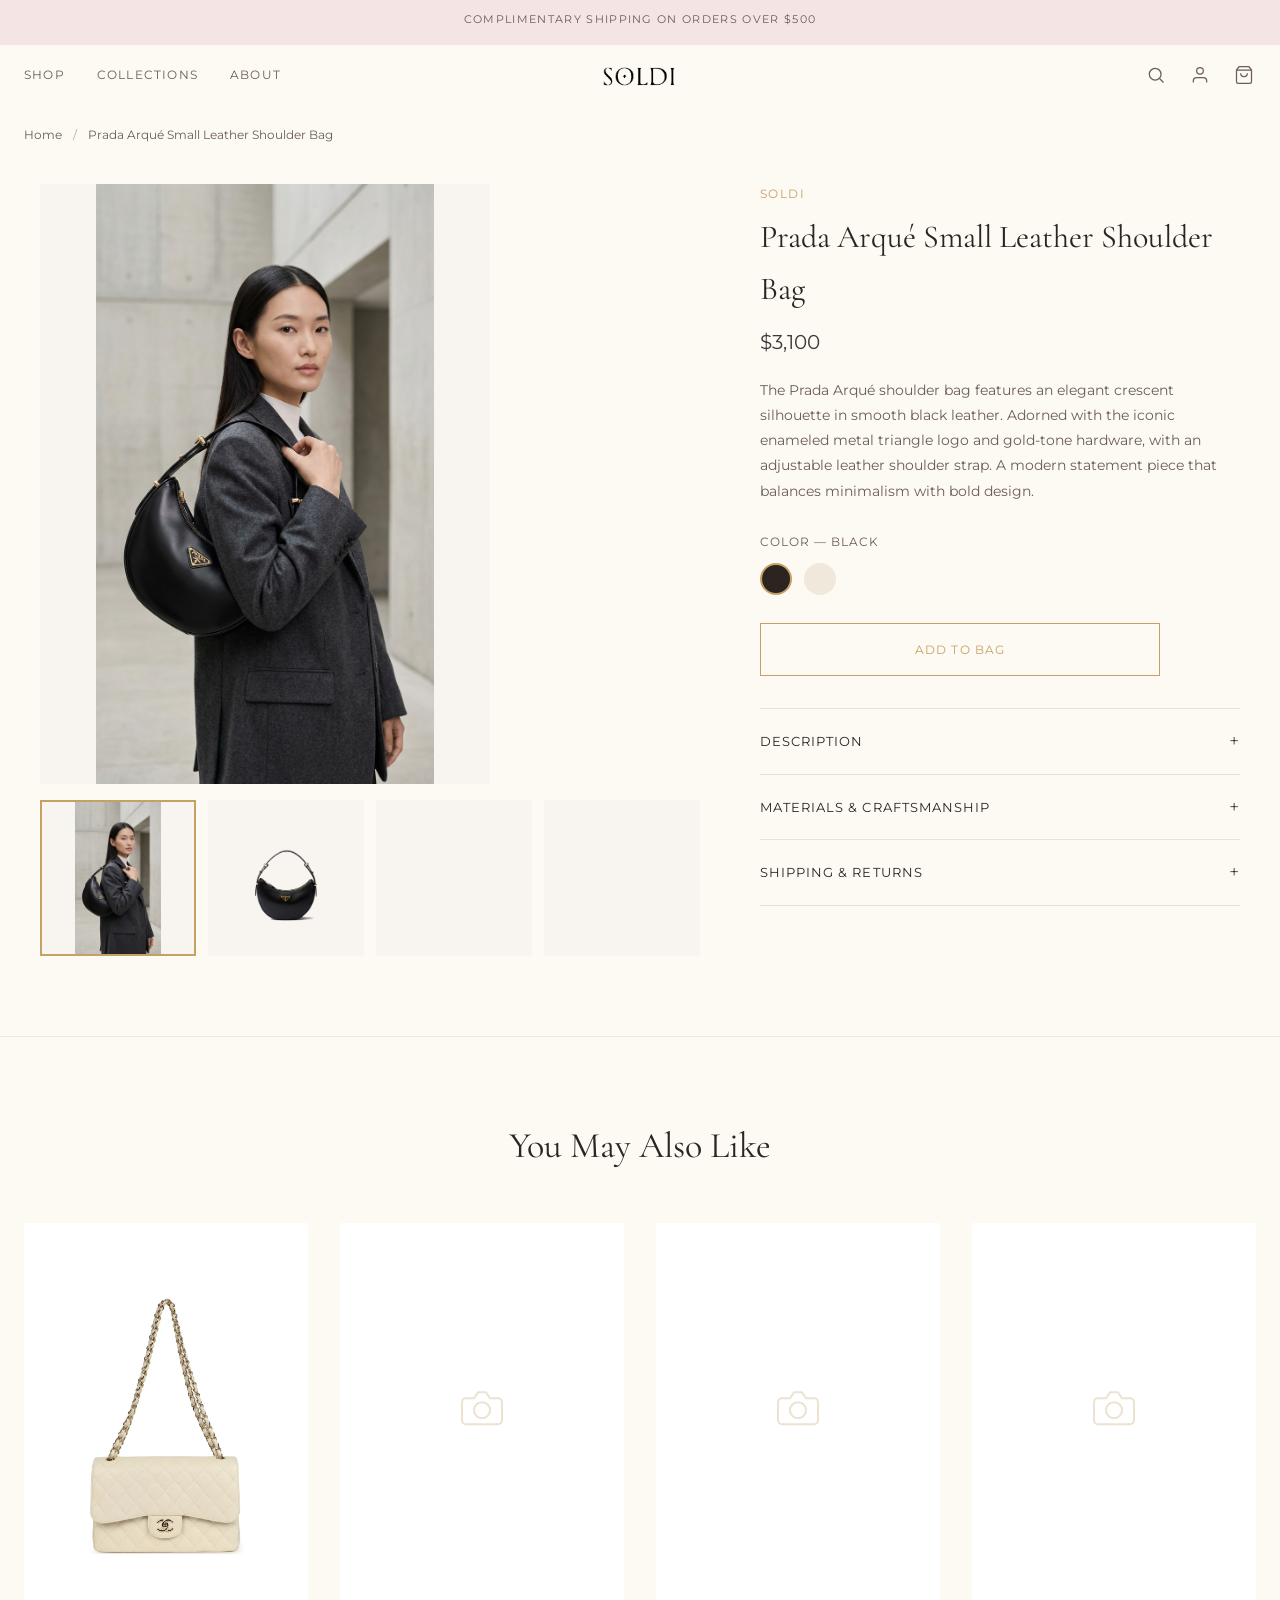
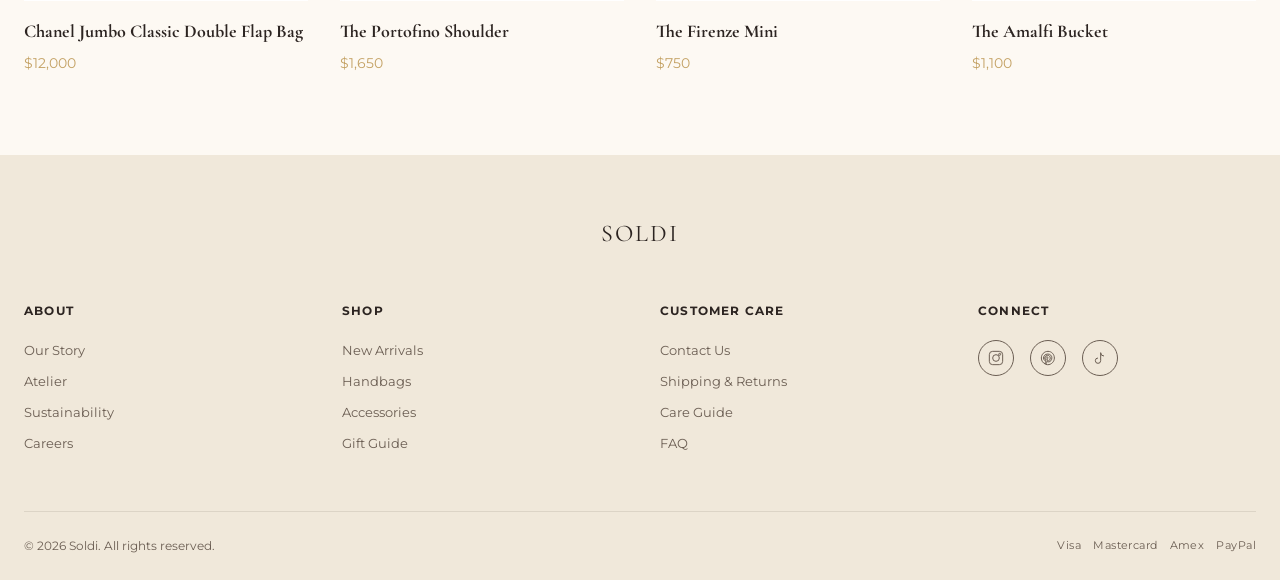
==== prada.html @ 7a1dac70 "Add Prada Arqué product page and improve mobile responsiveness - Add new Prada Arqué Small Leather S" ====
<!DOCTYPE html>
<html lang="en">
<head>
  <meta charset="UTF-8">
  <meta name="viewport" content="width=device-width, initial-scale=1.0">
  <title>Prada Arqué Small Leather Shoulder Bag — Soldi</title>
  <link rel="preconnect" href="https://fonts.googleapis.com">
  <link rel="preconnect" href="https://fonts.gstatic.com" crossorigin>
  <link href="https://fonts.googleapis.com/css2?family=Cormorant+Garamond:ital,wght@0,300;0,400;0,500;1,400&family=Montserrat:wght@300;400;500&display=swap" rel="stylesheet">
  <link rel="stylesheet" href="css/style.css">
</head>
<body>

  <!-- Announcement Bar -->
  <div class="announcement-bar">
    <p>Complimentary Shipping on Orders Over $500</p>
  </div>

  <!-- Header -->
  <header class="site-header scrolled">
    <div class="header-inner">
      <div class="hamburger" aria-label="Menu">
        <span></span>
        <span></span>
        <span></span>
      </div>
      <nav class="nav-left">
        <a href="index.html">Shop</a>
        <a href="#">Collections</a>
        <a href="#">About</a>
      </nav>
      <a href="index.html" class="logo">
        <img src="images/logo.png" alt="Soldi">
      </a>
      <div class="nav-right">
        <button class="icon-btn" aria-label="Search">
          <svg viewBox="0 0 24 24"><circle cx="11" cy="11" r="7"/><line x1="16.5" y1="16.5" x2="21" y2="21"/></svg>
        </button>
        <button class="icon-btn" aria-label="Account">
          <svg viewBox="0 0 24 24"><path d="M20 21v-2a4 4 0 00-4-4H8a4 4 0 00-4 4v2"/><circle cx="12" cy="7" r="4"/></svg>
        </button>
        <button class="icon-btn" aria-label="Cart">
          <svg viewBox="0 0 24 24"><path d="M6 2L3 6v14a2 2 0 002 2h14a2 2 0 002-2V6l-3-4zM3 6h18"/><path d="M16 10a4 4 0 01-8 0"/></svg>
        </button>
      </div>
    </div>
  </header>

  <!-- Mobile Drawer -->
  <div class="mobile-drawer">
    <a href="index.html">Shop</a>
    <a href="#">Collections</a>
    <a href="#">About</a>
  </div>

  <!-- Breadcrumb -->
  <div class="breadcrumb">
    <div class="container">
      <a href="index.html">Home</a>
      <span>/</span>
      Prada Arqué Small Leather Shoulder Bag
    </div>
  </div>

  <!-- Product Detail -->
  <section class="product-detail">
    <div class="container">
      <div class="product-detail-inner">

        <!-- Gallery -->
        <div class="product-gallery fade-in">
          <div class="gallery-main">
            <img src="images/prada-arque-model.png" alt="Prada Arqué Small Leather Shoulder Bag" class="gallery-main-img">
          </div>
          <div class="gallery-thumbs">
            <div class="gallery-thumb active" data-img="images/prada-arque-model.png"><img src="images/prada-arque-model.png" alt="Model view"></div>
            <div class="gallery-thumb" data-img="images/prada-arque.png"><img src="images/prada-arque.png" alt="Front view"></div>
            <div class="gallery-thumb"></div>
            <div class="gallery-thumb"></div>
          </div>
        </div>

        <!-- Product Info -->
        <div class="product-info fade-in">
          <p class="brand-label">Soldi</p>
          <h1 class="product-title">Prada Arqué Small Leather Shoulder Bag</h1>
          <p class="product-price">$3,100</p>
          <p class="product-desc">The Prada Arqué shoulder bag features an elegant crescent silhouette in smooth black leather. Adorned with the iconic enameled metal triangle logo and gold-tone hardware, with an adjustable leather shoulder strap. A modern statement piece that balances minimalism with bold design.</p>

          <!-- Color Selector -->
          <div class="color-selector">
            <p class="color-selector-label">Color — Black</p>
            <div class="color-swatches">
              <div class="swatch swatch-black active"></div>
              <div class="swatch swatch-cream"></div>
            </div>
          </div>

          <!-- Add to Bag -->
          <button class="btn btn-full">Add to Bag</button>

          <!-- Accordions -->
          <div class="accordion-item">
            <div class="accordion-header">
              <span>Description</span>
              <span class="accordion-icon">+</span>
            </div>
            <div class="accordion-content">
              <div class="accordion-content-inner">
                <p>The Arqué small shoulder bag is defined by its crescent moon silhouette, a modern reinterpretation of the hobo bag. Crafted from smooth calf leather with a zip closure and lined interior. Dimensions: 22.5cm W × 18.5cm H × 6.5cm D.</p>
              </div>
            </div>
          </div>

          <div class="accordion-item">
            <div class="accordion-header">
              <span>Materials & Craftsmanship</span>
              <span class="accordion-icon">+</span>
            </div>
            <div class="accordion-content">
              <div class="accordion-content-inner">
                <p>Smooth calf leather exterior. Metal logo lettering with enamel triangle. Gold-tone hardware throughout. Nappa leather lining. Made in Italy. Comes with dust bag and authenticity card.</p>
              </div>
            </div>
          </div>

          <div class="accordion-item">
            <div class="accordion-header">
              <span>Shipping & Returns</span>
              <span class="accordion-icon">+</span>
            </div>
            <div class="accordion-content">
              <div class="accordion-content-inner">
                <p>Complimentary ground shipping on orders over $500. Express shipping available at checkout. We offer a 14-day return policy for unused items in original packaging. For details, visit our Customer Care page.</p>
              </div>
            </div>
          </div>

        </div>
      </div>
    </div>
  </section>

  <!-- You May Also Like -->
  <section class="also-like">
    <div class="container fade-in">
      <h2 class="section-heading">You May Also Like</h2>
      <div class="product-grid">

        <a href="product.html" class="product-card">
          <div class="product-card-image">
            <img src="images/chanel-chain.webp" alt="Chanel Jumbo Classic Double Flap Bag">
          </div>
          <h3 class="product-card-name">Chanel Jumbo Classic Double Flap Bag</h3>
          <p class="product-card-price">$12,000</p>
        </a>

        <a href="product.html" class="product-card">
          <div class="product-card-image">
            <div class="placeholder-icon"><svg viewBox="0 0 24 24"><path d="M20 7h-4l-2-3H10L8 7H4a2 2 0 00-2 2v9a2 2 0 002 2h16a2 2 0 002-2V9a2 2 0 00-2-2z"/><circle cx="12" cy="13" r="4"/></svg></div>
          </div>
          <h3 class="product-card-name">The Portofino Shoulder</h3>
          <p class="product-card-price">$1,650</p>
        </a>

        <a href="product.html" class="product-card">
          <div class="product-card-image">
            <div class="placeholder-icon"><svg viewBox="0 0 24 24"><path d="M20 7h-4l-2-3H10L8 7H4a2 2 0 00-2 2v9a2 2 0 002 2h16a2 2 0 002-2V9a2 2 0 00-2-2z"/><circle cx="12" cy="13" r="4"/></svg></div>
          </div>
          <h3 class="product-card-name">The Firenze Mini</h3>
          <p class="product-card-price">$750</p>
        </a>

        <a href="product.html" class="product-card">
          <div class="product-card-image">
            <div class="placeholder-icon"><svg viewBox="0 0 24 24"><path d="M20 7h-4l-2-3H10L8 7H4a2 2 0 00-2 2v9a2 2 0 002 2h16a2 2 0 002-2V9a2 2 0 00-2-2z"/><circle cx="12" cy="13" r="4"/></svg></div>
          </div>
          <h3 class="product-card-name">The Amalfi Bucket</h3>
          <p class="product-card-price">$1,100</p>
        </a>

      </div>
    </div>
  </section>

  <!-- Footer -->
  <footer class="site-footer">
    <div class="container">
      <div class="footer-logo">
        <span class="logo-text">SOLDI</span>
      </div>
      <div class="footer-grid">
        <div class="footer-col">
          <h4>About</h4>
          <a href="#">Our Story</a>
          <a href="#">Atelier</a>
          <a href="#">Sustainability</a>
          <a href="#">Careers</a>
        </div>
        <div class="footer-col">
          <h4>Shop</h4>
          <a href="#">New Arrivals</a>
          <a href="#">Handbags</a>
          <a href="#">Accessories</a>
          <a href="#">Gift Guide</a>
        </div>
        <div class="footer-col">
          <h4>Customer Care</h4>
          <a href="#">Contact Us</a>
          <a href="#">Shipping & Returns</a>
          <a href="#">Care Guide</a>
          <a href="#">FAQ</a>
        </div>
        <div class="footer-col">
          <h4>Connect</h4>
          <div class="social-links">
            <a href="#" aria-label="Instagram">
              <svg viewBox="0 0 24 24"><rect x="2" y="2" width="20" height="20" rx="5"/><circle cx="12" cy="12" r="5"/><circle cx="17.5" cy="6.5" r="1.5"/></svg>
            </a>
            <a href="#" aria-label="Pinterest">
              <svg viewBox="0 0 24 24"><path d="M12 2C6.48 2 2 6.48 2 12c0 4.08 2.46 7.58 5.97 9.12-.08-.72-.16-1.83.03-2.62.17-.71 1.12-4.75 1.12-4.75s-.29-.57-.29-1.41c0-1.32.77-2.31 1.72-2.31.81 0 1.2.61 1.2 1.34 0 .82-.52 2.04-.79 3.17-.22.95.47 1.72 1.41 1.72 1.69 0 2.99-1.78 2.99-4.36 0-2.28-1.64-3.87-3.98-3.87-2.71 0-4.3 2.03-4.3 4.13 0 .82.31 1.69.71 2.17.08.09.09.18.07.27-.07.3-.24.95-.27 1.08-.04.18-.14.22-.33.13-1.23-.57-2-2.37-2-3.81 0-3.1 2.25-5.95 6.49-5.95 3.41 0 6.06 2.43 6.06 5.67 0 3.39-2.14 6.11-5.1 6.11-1 0-1.93-.52-2.25-1.13l-.61 2.34c-.22.86-.82 1.93-1.22 2.59.92.28 1.9.44 2.91.44 5.52 0 10-4.48 10-10S17.52 2 12 2z"/></svg>
            </a>
            <a href="#" aria-label="TikTok">
              <svg viewBox="0 0 24 24"><path d="M9 12a4 4 0 104 4V4a5 5 0 005 5"/></svg>
            </a>
          </div>
        </div>
      </div>
      <div class="sub-footer">
        <p>&copy; 2026 Soldi. All rights reserved.</p>
        <div class="payment-icons">
          <span>Visa</span>
          <span>Mastercard</span>
          <span>Amex</span>
          <span>PayPal</span>
        </div>
      </div>
    </div>
  </footer>

  <script src="js/main.js"></script>
</body>
</html>
---- css/style.css ----
/* ===========================
   SOLDI — Luxury Handbag Brand
   =========================== */

/* --- Custom Properties --- */
:root {
  --bg: #FDF9F3;
  --text: #3A3A3A;
  --heading: #2C2421;
  --accent-gold: #C4A265;
  --accent-pink: #E8C4C4;
  --btn-bg: #C4A265;
  --btn-hover: #A8873F;
  --footer-bg: #F0E8DA;
  --nav-text: #6B5E53;

  --font-heading: 'Cormorant Garamond', serif;
  --font-body: 'Montserrat', sans-serif;

  --max-width: 1400px;
  --section-pad: 80px;
  --transition: 0.3s ease;
}

/* --- Reset --- */
*, *::before, *::after {
  margin: 0;
  padding: 0;
  box-sizing: border-box;
}

html {
  scroll-behavior: smooth;
}

body {
  font-family: var(--font-body);
  color: var(--text);
  background: var(--bg);
  line-height: 1.6;
  -webkit-font-smoothing: antialiased;
}

a {
  text-decoration: none;
  color: inherit;
}

ul {
  list-style: none;
}

img {
  max-width: 100%;
  display: block;
}

button, input {
  font-family: inherit;
  border: none;
  outline: none;
  background: none;
}

/* --- Utility --- */
.container {
  max-width: var(--max-width);
  margin: 0 auto;
  padding: 0 24px;
}

.fade-in {
  opacity: 0;
  transform: translateY(24px);
  transition: opacity 0.7s ease, transform 0.7s ease;
}

.fade-in.visible {
  opacity: 1;
  transform: translateY(0);
}

/* --- Announcement Bar --- */
.announcement-bar {
  background: #F5E4E4;
  text-align: center;
  padding: 14px 16px 20px;
}

.announcement-bar p {
  font-family: var(--font-body);
  font-size: 11px;
  text-transform: uppercase;
  letter-spacing: 0.12em;
  color: var(--nav-text);
  line-height: 1;
}

/* --- Header --- */
.site-header {
  position: sticky;
  top: 0;
  z-index: 1000;
  transition: background var(--transition), box-shadow var(--transition);
}

.site-header.transparent {
  background: transparent;
}

.site-header.scrolled {
  background: var(--bg);
  box-shadow: 0 1px 8px rgba(0,0,0,0.06);
}

.header-inner {
  display: flex;
  align-items: center;
  justify-content: space-between;
  padding: 18px 24px;
  max-width: var(--max-width);
  margin: 0 auto;
}

.nav-left {
  display: flex;
  gap: 32px;
}

.nav-left a {
  font-size: 12px;
  text-transform: uppercase;
  letter-spacing: 0.1em;
  color: var(--nav-text);
  transition: color var(--transition);
}

.nav-left a:hover {
  color: var(--accent-gold);
}

.logo {
  position: absolute;
  left: 50%;
  transform: translateX(-50%);
}

.logo img {
  height: 28px;
}

.logo-text {
  font-family: var(--font-heading);
  font-size: 28px;
  font-weight: 400;
  color: var(--heading);
  letter-spacing: 0.08em;
}

.nav-right {
  display: flex;
  gap: 20px;
  align-items: center;
}

.nav-right button {
  cursor: pointer;
  color: var(--nav-text);
  transition: color var(--transition);
}

.nav-right button:hover {
  color: var(--accent-gold);
}

.icon-btn {
  display: flex;
  align-items: center;
  justify-content: center;
  width: 24px;
  height: 24px;
}

.icon-btn svg {
  width: 20px;
  height: 20px;
  stroke: currentColor;
  fill: none;
  stroke-width: 1.5;
}

/* Hamburger */
.hamburger {
  display: none;
  cursor: pointer;
  flex-direction: column;
  gap: 5px;
}

.hamburger span {
  display: block;
  width: 22px;
  height: 1.5px;
  background: var(--heading);
  transition: transform var(--transition), opacity var(--transition);
}

.hamburger.active span:nth-child(1) {
  transform: rotate(45deg) translate(4px, 4px);
}

.hamburger.active span:nth-child(2) {
  opacity: 0;
}

.hamburger.active span:nth-child(3) {
  transform: rotate(-45deg) translate(5px, -5px);
}

/* Mobile Drawer */
.mobile-drawer {
  position: fixed;
  top: 0;
  left: 0;
  width: 100%;
  height: 100%;
  background: var(--bg);
  z-index: 999;
  display: flex;
  flex-direction: column;
  align-items: center;
  justify-content: center;
  gap: 36px;
  transform: translateX(-100%);
  transition: transform 0.4s ease;
}

.mobile-drawer.open {
  transform: translateX(0);
}

.mobile-drawer a {
  font-size: 16px;
  text-transform: uppercase;
  letter-spacing: 0.12em;
  color: var(--nav-text);
  transition: color var(--transition);
}

.mobile-drawer a:hover {
  color: var(--accent-gold);
}

/* --- Hero --- */
.hero {
  height: 100vh;
  display: flex;
  align-items: center;
  justify-content: center;
  padding-bottom: 14vh;
  text-align: center;
  background: url('../images/hero-bg.png') 60% bottom / 150% auto no-repeat;
  background-color: var(--bg);
  position: relative;
}

.hero::before {
  content: '';
  position: absolute;
  inset: 0;
  background: rgba(253, 249, 243, 0.7);
}

.hero .btn {
  background: var(--accent-gold);
  color: #fff;
  border-color: var(--accent-gold);
}

.hero .btn:hover {
  background: var(--btn-hover);
  border-color: var(--btn-hover);
}

.hero-content {
  position: relative;
  z-index: 1;
  opacity: 0;
  transform: translateY(30px);
  animation: heroFadeIn 1.2s ease 0.3s forwards;
}

@keyframes heroFadeIn {
  to {
    opacity: 1;
    transform: translateY(0);
  }
}

.hero-sub {
  font-family: var(--font-body);
  font-size: 12px;
  font-weight: 500;
  text-transform: uppercase;
  letter-spacing: 0.2em;
  color: var(--heading);
  margin-bottom: 20px;
}

.hero-title {
  font-family: var(--font-heading);
  font-size: 64px;
  font-weight: 400;
  color: var(--heading);
  line-height: 1.3;
  margin-bottom: 40px;
}

.btn {
  display: inline-block;
  padding: 18px 48px;
  background: transparent;
  color: var(--accent-gold);
  font-family: var(--font-body);
  font-size: 12px;
  text-transform: uppercase;
  letter-spacing: 0.1em;
  border: 1px solid var(--accent-gold);
  border-radius: 0;
  cursor: pointer;
  transition: background var(--transition), color var(--transition);
}

.btn:hover {
  background: var(--accent-gold);
  color: #fff;
}

/* --- Product Grid --- */
.product-grid-section {
  padding: var(--section-pad) 0;
}

.section-heading {
  font-family: var(--font-heading);
  font-size: 36px;
  font-weight: 400;
  color: var(--heading);
  text-align: center;
  margin-bottom: 48px;
}

.product-grid {
  display: grid;
  grid-template-columns: repeat(3, 1fr);
  gap: 32px;
}

.product-card {
  display: block;
  transition: transform var(--transition), box-shadow var(--transition);
}

.product-card:hover {
  opacity: 0.85;
}

.product-card-image {
  aspect-ratio: 3/4;
  background: #fff;
  margin-bottom: 16px;
  overflow: hidden;
  position: relative;
}

.product-card-image img {
  width: 100%;
  height: 100%;
  object-fit: contain;
  object-position: center;
}

.product-card-image .placeholder-icon {
  position: absolute;
  top: 50%;
  left: 50%;
  transform: translate(-50%, -50%);
  color: var(--accent-gold);
  opacity: 0.3;
}

.product-card-image .placeholder-icon svg {
  width: 48px;
  height: 48px;
  stroke: currentColor;
  fill: none;
  stroke-width: 1;
}

.product-card-name {
  font-family: var(--font-heading);
  font-size: 18px;
  color: var(--heading);
  margin-bottom: 6px;
}

.product-card-price {
  font-family: var(--font-body);
  font-size: 14px;
  color: var(--accent-gold);
}

/* --- Brand Story --- */
.brand-story {
  background: var(--accent-pink);
  padding: var(--section-pad) 0;
}

.brand-story-inner {
  display: grid;
  grid-template-columns: 1fr 1fr;
  gap: 60px;
  align-items: center;
}

.brand-story-image {
  aspect-ratio: 4/5;
  background: linear-gradient(135deg, #ddb8b8, #f3ebe0);
  position: relative;
}

.brand-story-image .placeholder-icon {
  position: absolute;
  top: 50%;
  left: 50%;
  transform: translate(-50%, -50%);
  color: #fff;
  opacity: 0.4;
}

.brand-story-image .placeholder-icon svg {
  width: 64px;
  height: 64px;
  stroke: currentColor;
  fill: none;
  stroke-width: 1;
}

.brand-story-text h2 {
  font-family: var(--font-heading);
  font-size: 36px;
  font-weight: 400;
  color: var(--heading);
  margin-bottom: 20px;
}

.brand-story-text p {
  font-size: 15px;
  color: var(--text);
  line-height: 1.8;
  margin-bottom: 24px;
}

.text-link {
  font-size: 13px;
  text-transform: uppercase;
  letter-spacing: 0.08em;
  color: var(--accent-gold);
  border-bottom: 1px solid var(--accent-gold);
  padding-bottom: 2px;
  transition: color var(--transition), border-color var(--transition);
}

.text-link:hover {
  color: var(--btn-hover);
  border-color: var(--btn-hover);
}

/* --- Newsletter --- */
.newsletter {
  padding: var(--section-pad) 0;
  text-align: center;
}

.newsletter h2 {
  font-family: var(--font-heading);
  font-size: 36px;
  font-weight: 400;
  color: var(--heading);
  margin-bottom: 12px;
}

.newsletter p {
  font-size: 14px;
  color: var(--nav-text);
  margin-bottom: 32px;
}

.newsletter-form {
  display: flex;
  justify-content: center;
  gap: 0;
  max-width: 500px;
  margin: 0 auto;
}

.newsletter-form input {
  flex: 1;
  padding: 14px 18px;
  border: 1px solid var(--accent-gold);
  border-radius: 0;
  font-size: 13px;
  color: var(--text);
  background: transparent;
}

.newsletter-form input::placeholder {
  color: var(--nav-text);
  text-transform: uppercase;
  letter-spacing: 0.06em;
  font-size: 11px;
}

.newsletter-form .btn {
  padding: 14px 32px;
}

/* --- Footer --- */
.site-footer {
  background: var(--footer-bg);
  padding: 60px 0 0;
}

.footer-logo {
  text-align: center;
  margin-bottom: 48px;
}

.footer-logo .logo-text {
  font-size: 24px;
}

.footer-grid {
  display: grid;
  grid-template-columns: repeat(4, 1fr);
  gap: 40px;
  margin-bottom: 48px;
}

.footer-col h4 {
  font-family: var(--font-body);
  font-size: 12px;
  text-transform: uppercase;
  letter-spacing: 0.1em;
  color: var(--heading);
  margin-bottom: 20px;
}

.footer-col a,
.footer-col p {
  display: block;
  font-size: 13px;
  color: var(--nav-text);
  margin-bottom: 10px;
  transition: color var(--transition);
}

.footer-col a:hover {
  color: var(--accent-gold);
}

.social-links {
  display: flex;
  gap: 16px;
}

.social-links a {
  display: flex;
  align-items: center;
  justify-content: center;
  width: 36px;
  height: 36px;
  border: 1px solid var(--nav-text);
  border-radius: 50%;
  transition: border-color var(--transition), color var(--transition);
}

.social-links a:hover {
  border-color: var(--accent-gold);
  color: var(--accent-gold);
}

.social-links svg {
  width: 16px;
  height: 16px;
  stroke: currentColor;
  fill: none;
  stroke-width: 1.5;
}

.sub-footer {
  border-top: 1px solid rgba(107,94,83,0.15);
  padding: 24px 0;
  display: flex;
  justify-content: space-between;
  align-items: center;
  font-size: 12px;
  color: var(--nav-text);
}

.payment-icons {
  display: flex;
  gap: 12px;
  align-items: center;
  font-size: 11px;
  color: var(--nav-text);
  letter-spacing: 0.04em;
}

/* ============================
   Product Detail Page
   ============================ */

/* --- Breadcrumb --- */
.breadcrumb {
  padding: 20px 0;
  font-size: 12px;
  color: var(--nav-text);
}

.breadcrumb a {
  transition: color var(--transition);
}

.breadcrumb a:hover {
  color: var(--accent-gold);
}

.breadcrumb span {
  margin: 0 8px;
  opacity: 0.5;
}

/* --- Product Detail --- */
.product-detail {
  padding: 20px 0 var(--section-pad);
}

.product-detail-inner {
  display: grid;
  grid-template-columns: 55% 1fr;
  gap: 60px;
  align-items: start;
  max-width: 1200px;
  margin: 0 auto;
  overflow: hidden;
}

.gallery-main {
  aspect-ratio: 3/4;
  background: #f8f4ef;
  margin-bottom: 16px;
  position: relative;
  overflow: hidden;
  max-height: 600px;
}

.gallery-main img {
  width: 100%;
  height: 100%;
  object-fit: contain;
}

.gallery-main .placeholder-icon {
  position: absolute;
  top: 50%;
  left: 50%;
  transform: translate(-50%, -50%);
  color: var(--accent-gold);
  opacity: 0.3;
}

.gallery-main .placeholder-icon svg {
  width: 64px;
  height: 64px;
  stroke: currentColor;
  fill: none;
  stroke-width: 1;
}

.gallery-thumbs {
  display: grid;
  grid-template-columns: repeat(4, 1fr);
  gap: 12px;
}

.gallery-thumb {
  aspect-ratio: 1/1;
  background: #f8f4ef;
  cursor: pointer;
  border: 2px solid transparent;
  transition: border-color var(--transition);
  overflow: hidden;
}

.gallery-thumb img {
  width: 100%;
  height: 100%;
  object-fit: contain;
}

.gallery-thumb.active,
.gallery-thumb:hover {
  border-color: var(--accent-gold);
}

/* Product Info */
.product-info .brand-label {
  font-size: 12px;
  text-transform: uppercase;
  letter-spacing: 0.12em;
  color: var(--accent-gold);
  margin-bottom: 8px;
}

.product-info .product-title {
  font-family: var(--font-heading);
  font-size: 32px;
  font-weight: 400;
  color: var(--heading);
  margin-bottom: 12px;
  word-wrap: break-word;
}

.product-info .product-price {
  font-size: 20px;
  color: var(--text);
  margin-bottom: 20px;
}

.product-info .product-desc {
  font-size: 14px;
  line-height: 1.8;
  color: var(--nav-text);
  margin-bottom: 28px;
}

/* Color Selector */
.color-selector {
  margin-bottom: 28px;
}

.color-selector-label {
  font-size: 12px;
  text-transform: uppercase;
  letter-spacing: 0.08em;
  color: var(--nav-text);
  margin-bottom: 12px;
}

.color-swatches {
  display: flex;
  gap: 12px;
}

.swatch {
  width: 32px;
  height: 32px;
  border-radius: 50%;
  border: 2px solid transparent;
  cursor: pointer;
  transition: border-color var(--transition);
  position: relative;
}

.swatch.active {
  border-color: var(--accent-gold);
}

.swatch::after {
  content: '';
  position: absolute;
  inset: 3px;
  border-radius: 50%;
  background: inherit;
}

.swatch-black { background: #2C2421; }
.swatch-cream { background: #F0E8DA; }
.swatch-pink { background: var(--accent-pink); }
.swatch-gold { background: var(--accent-gold); }

.btn-full {
  display: block;
  width: 100%;
  max-width: 400px;
  text-align: center;
  margin-bottom: 32px;
}

/* Accordion */
.accordion-item {
  border-top: 1px solid rgba(107,94,83,0.15);
}

.accordion-item:last-child {
  border-bottom: 1px solid rgba(107,94,83,0.15);
}

.accordion-header {
  display: flex;
  justify-content: space-between;
  align-items: center;
  padding: 18px 0;
  cursor: pointer;
  font-size: 13px;
  text-transform: uppercase;
  letter-spacing: 0.08em;
  color: var(--heading);
  transition: color var(--transition);
}

.accordion-header:hover {
  color: var(--accent-gold);
}

.accordion-icon {
  font-size: 18px;
  font-weight: 300;
  transition: transform var(--transition);
}

.accordion-item.open .accordion-icon {
  transform: rotate(45deg);
}

.accordion-content {
  max-height: 0;
  overflow: hidden;
  transition: max-height 0.4s ease;
}

.accordion-content-inner {
  padding: 0 0 20px;
  font-size: 14px;
  line-height: 1.8;
  color: var(--nav-text);
}

/* --- You May Also Like --- */
.also-like {
  padding: var(--section-pad) 0;
  border-top: 1px solid rgba(107,94,83,0.1);
}

.also-like .product-grid {
  grid-template-columns: repeat(4, 1fr);
}

/* ============================
   Responsive
   ============================ */

@media (max-width: 1024px) {
  .hero-title {
    font-size: 48px;
  }

  .product-grid {
    grid-template-columns: repeat(2, 1fr);
  }

  .also-like .product-grid {
    grid-template-columns: repeat(2, 1fr);
  }

  .brand-story-inner {
    gap: 40px;
  }

  .product-detail-inner {
    grid-template-columns: 1fr 1fr;
    gap: 40px;
  }

  .footer-grid {
    grid-template-columns: repeat(2, 1fr);
  }
}

@media (max-width: 768px) {
  :root {
    --section-pad: 60px;
  }

  .nav-left {
    display: none;
  }

  .hamburger {
    display: flex;
  }

  .hero {
    height: 60vh;
    background-size: cover !important;
    background-position: center center !important;
    padding-bottom: 0;
  }

  .hero-title {
    font-size: 38px;
    padding: 0 16px;
  }

  .hero-sub {
    font-size: 11px;
  }

  .announcement-bar {
    padding: 10px 16px 12px;
  }

  .section-heading {
    font-size: 24px;
    font-weight: 300;
    margin-bottom: 28px;
  }

  .product-grid {
    grid-template-columns: repeat(2, 1fr);
    gap: 16px;
  }

  .desktop-only {
    display: none;
  }

  .brand-story-inner {
    grid-template-columns: 1fr;
    gap: 32px;
  }

  .brand-story-text {
    text-align: center;
  }

  .newsletter-form {
    flex-direction: column;
    gap: 12px;
  }

  .newsletter-form .btn {
    width: 100%;
  }

  .product-detail-inner {
    grid-template-columns: 1fr;
    gap: 24px;
  }

  .gallery-main {
    aspect-ratio: 1/1;
    background: #fff;
    max-height: none;
  }

  .gallery-main img {
    object-fit: cover;
  }

  .gallery-thumbs {
    gap: 8px;
  }

  .also-like .product-grid {
    grid-template-columns: repeat(2, 1fr);
    gap: 12px;
  }

  .footer-grid {
    grid-template-columns: 1fr 1fr;
    gap: 32px;
  }

  .sub-footer {
    flex-direction: column;
    gap: 12px;
    text-align: center;
  }
}

@media (max-width: 480px) {
  .also-like .product-grid {
    grid-template-columns: repeat(2, 1fr);
    gap: 12px;
  }

  .footer-grid {
    grid-template-columns: 1fr;
    gap: 28px;
  }
}
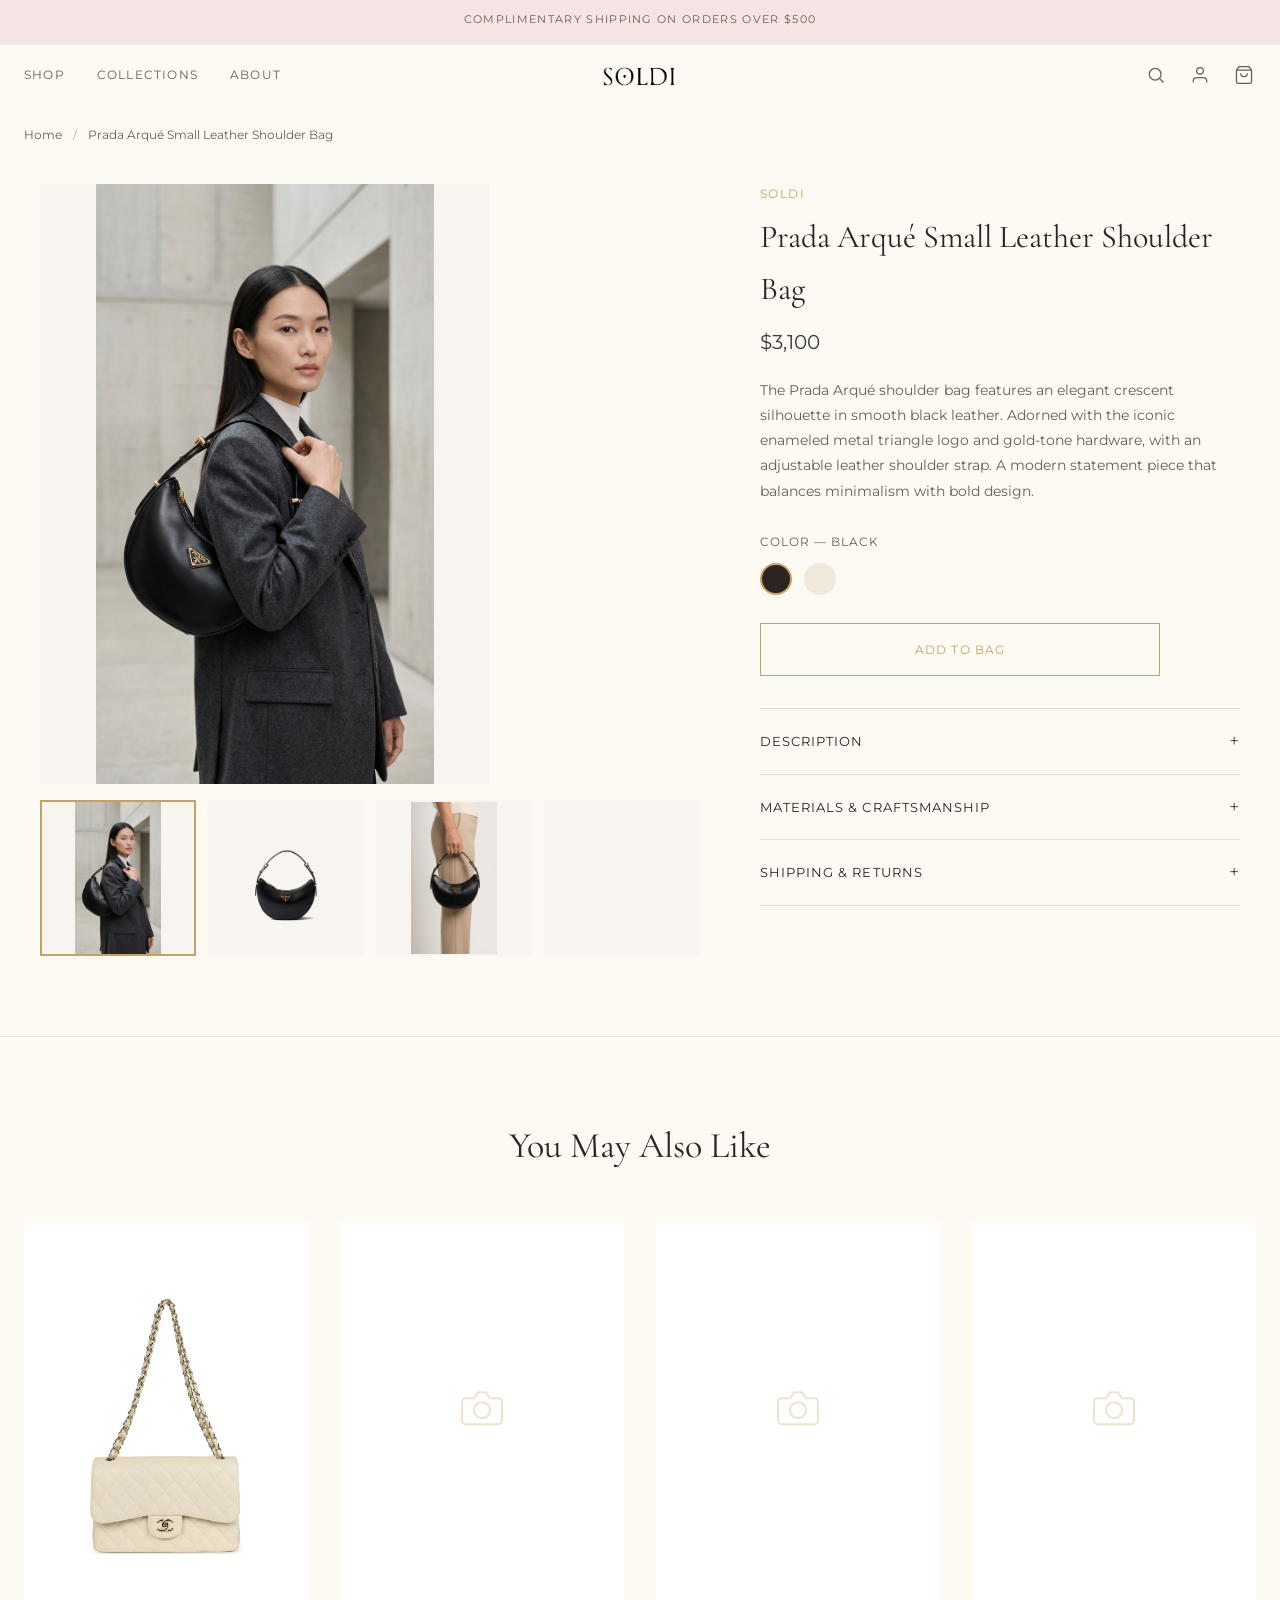
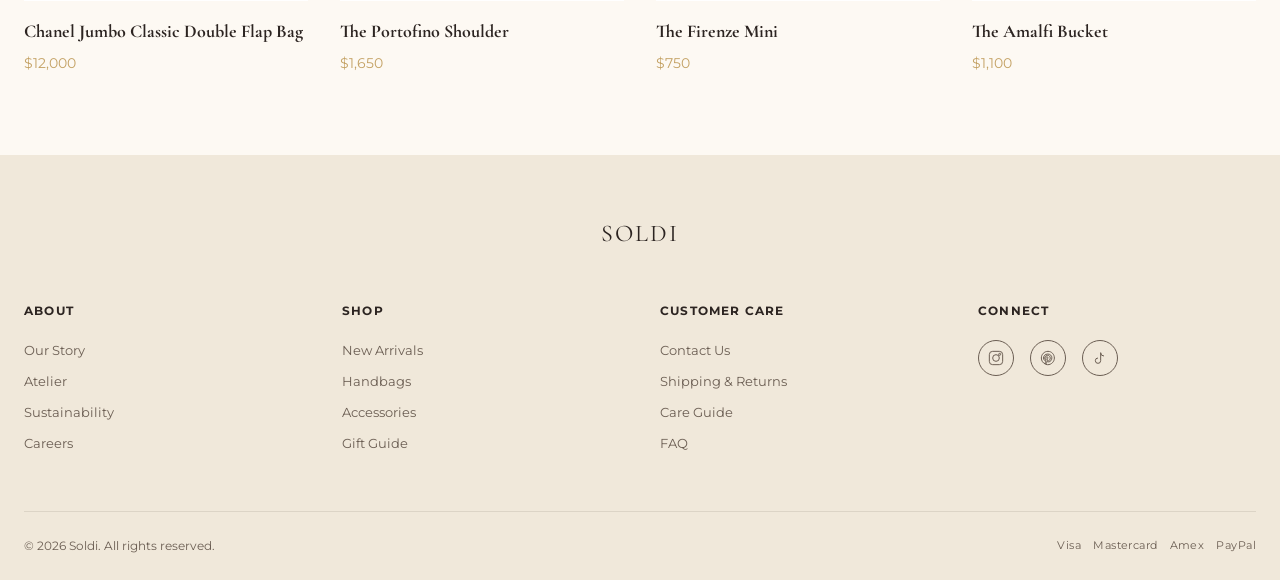
==== commit 1dfbbe21: "Add held view image to Prada Arqué product gallery Co-Authored-By: Claude Opus 4.6 <noreply@anthropi" ====
--- a/prada.html
+++ b/prada.html
@@ -75,7 +75,7 @@
           <div class="gallery-thumbs">
             <div class="gallery-thumb active" data-img="images/prada-arque-model.png"><img src="images/prada-arque-model.png" alt="Model view"></div>
             <div class="gallery-thumb" data-img="images/prada-arque.png"><img src="images/prada-arque.png" alt="Front view"></div>
-            <div class="gallery-thumb"></div>
+            <div class="gallery-thumb" data-img="images/prada-arque-held.png"><img src="images/prada-arque-held.png" alt="Held view"></div>
             <div class="gallery-thumb"></div>
           </div>
         </div>
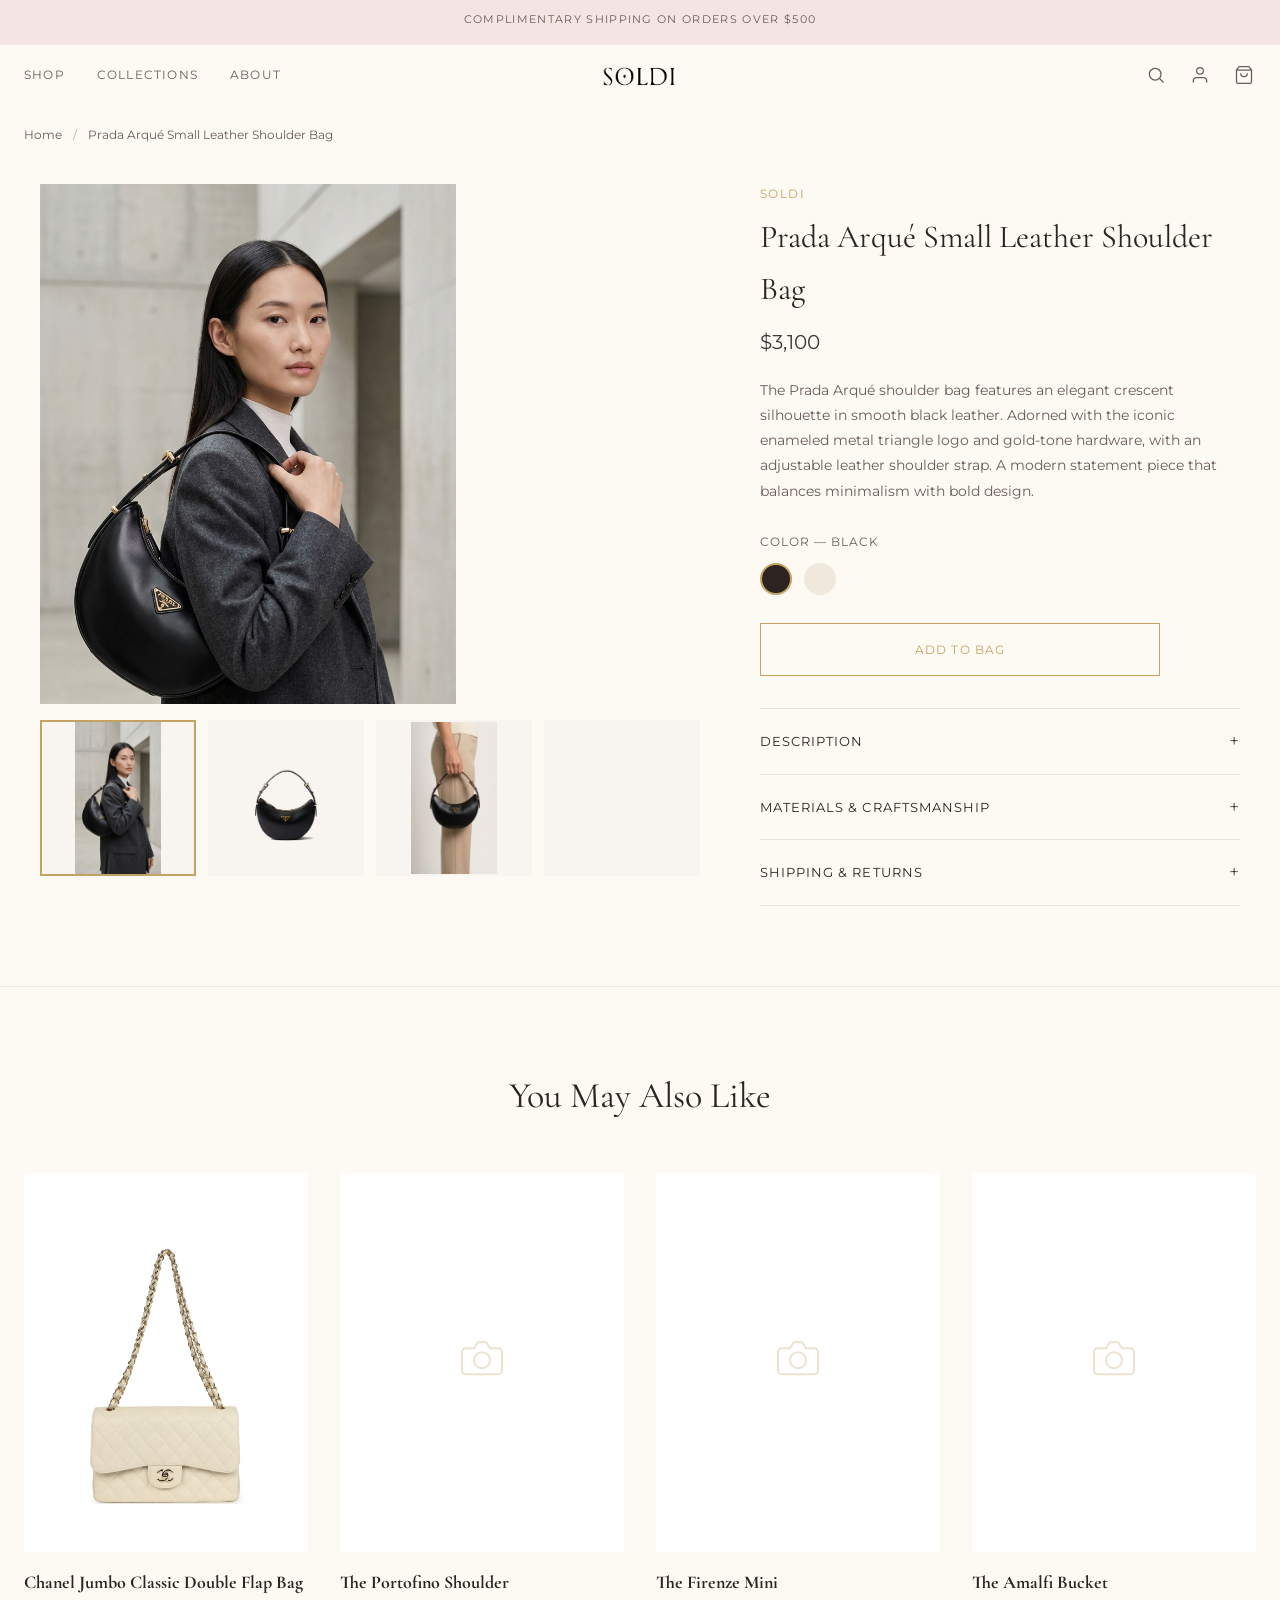
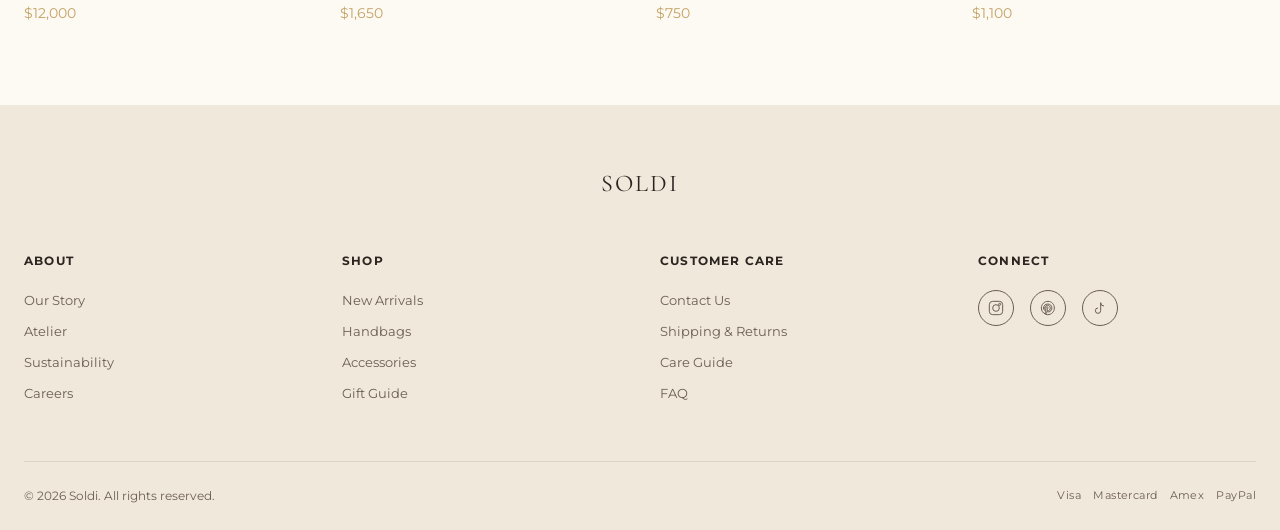
==== commit 53bb11d5: "Adjust gallery image sizing and positioning for desktop and mobile Co-Authored-By: Claude Opus 4.6 <" ====
--- a/prada.html
+++ b/prada.html
@@ -7,7 +7,7 @@
   <link rel="preconnect" href="https://fonts.googleapis.com">
   <link rel="preconnect" href="https://fonts.gstatic.com" crossorigin>
   <link href="https://fonts.googleapis.com/css2?family=Cormorant+Garamond:ital,wght@0,300;0,400;0,500;1,400&family=Montserrat:wght@300;400;500&display=swap" rel="stylesheet">
-  <link rel="stylesheet" href="css/style.css">
+  <link rel="stylesheet" href="css/style.css?v=14">
 </head>
 <body>
 
--- a/css/style.css
+++ b/css/style.css
@@ -657,18 +657,19 @@
 }
 
 .gallery-main {
-  aspect-ratio: 3/4;
+  aspect-ratio: 4/5;
   background: #f8f4ef;
   margin-bottom: 16px;
   position: relative;
   overflow: hidden;
-  max-height: 600px;
+  max-height: 520px;
 }
 
 .gallery-main img {
   width: 100%;
   height: 100%;
-  object-fit: contain;
+  object-fit: cover;
+  object-position: center 20%;
 }
 
 .gallery-main .placeholder-icon {
@@ -960,13 +961,14 @@
   }
 
   .gallery-main {
-    aspect-ratio: 1/1;
+    aspect-ratio: 3/4;
     background: #fff;
     max-height: none;
   }
 
   .gallery-main img {
     object-fit: cover;
+    object-position: center 20%;
   }
 
   .gallery-thumbs {
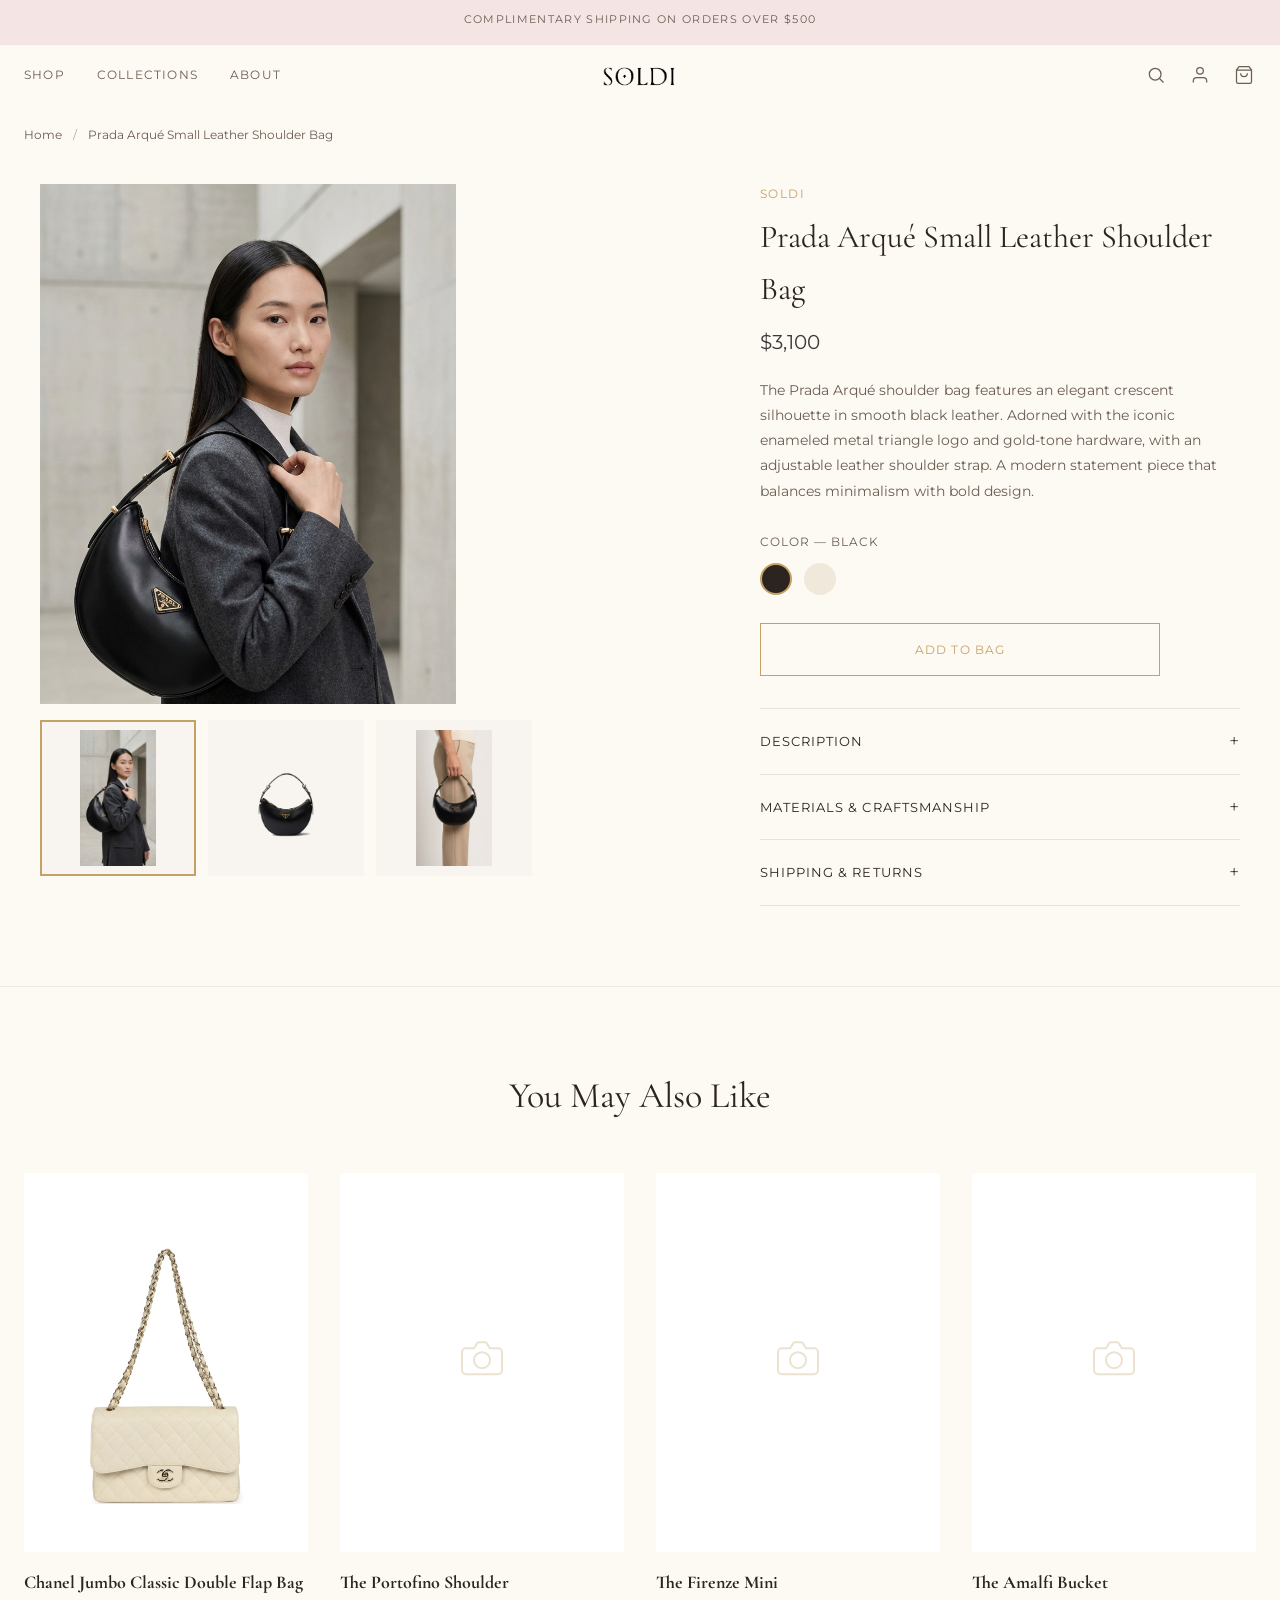
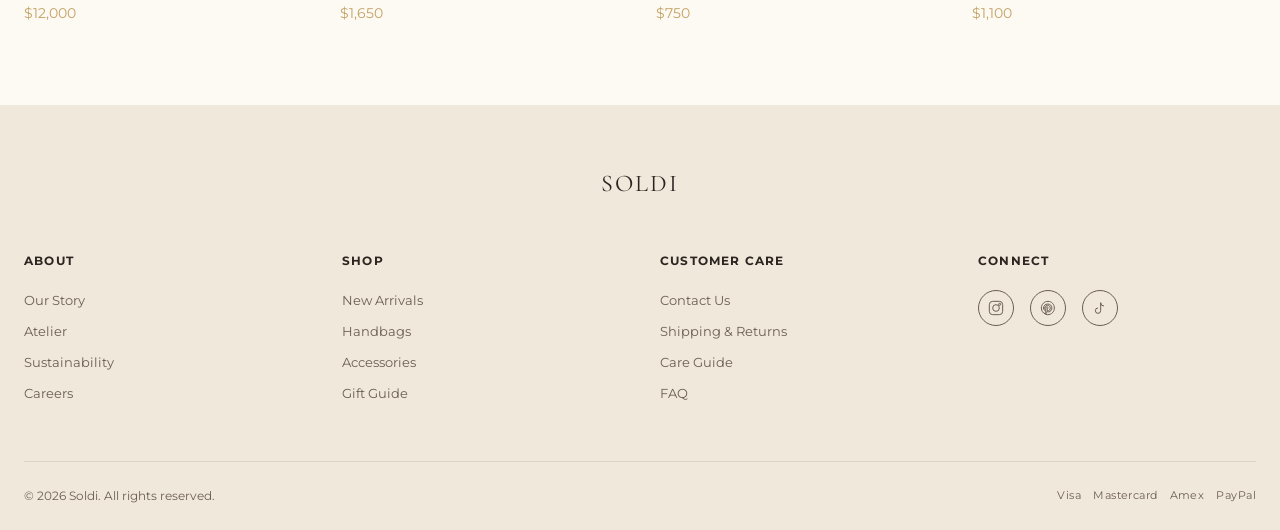
==== commit d8a4f05b: "Center thumbnail images and remove empty thumbnail box on Prada page Co-Authored-By: Claude Opus 4.6" ====
--- a/prada.html
+++ b/prada.html
@@ -76,7 +76,6 @@
             <div class="gallery-thumb active" data-img="images/prada-arque-model.png"><img src="images/prada-arque-model.png" alt="Model view"></div>
             <div class="gallery-thumb" data-img="images/prada-arque.png"><img src="images/prada-arque.png" alt="Front view"></div>
             <div class="gallery-thumb" data-img="images/prada-arque-held.png"><img src="images/prada-arque-held.png" alt="Held view"></div>
-            <div class="gallery-thumb"></div>
           </div>
         </div>
 
--- a/css/style.css
+++ b/css/style.css
@@ -708,6 +708,8 @@
   width: 100%;
   height: 100%;
   object-fit: contain;
+  object-position: center;
+  padding: 8px;
 }
 
 .gallery-thumb.active,
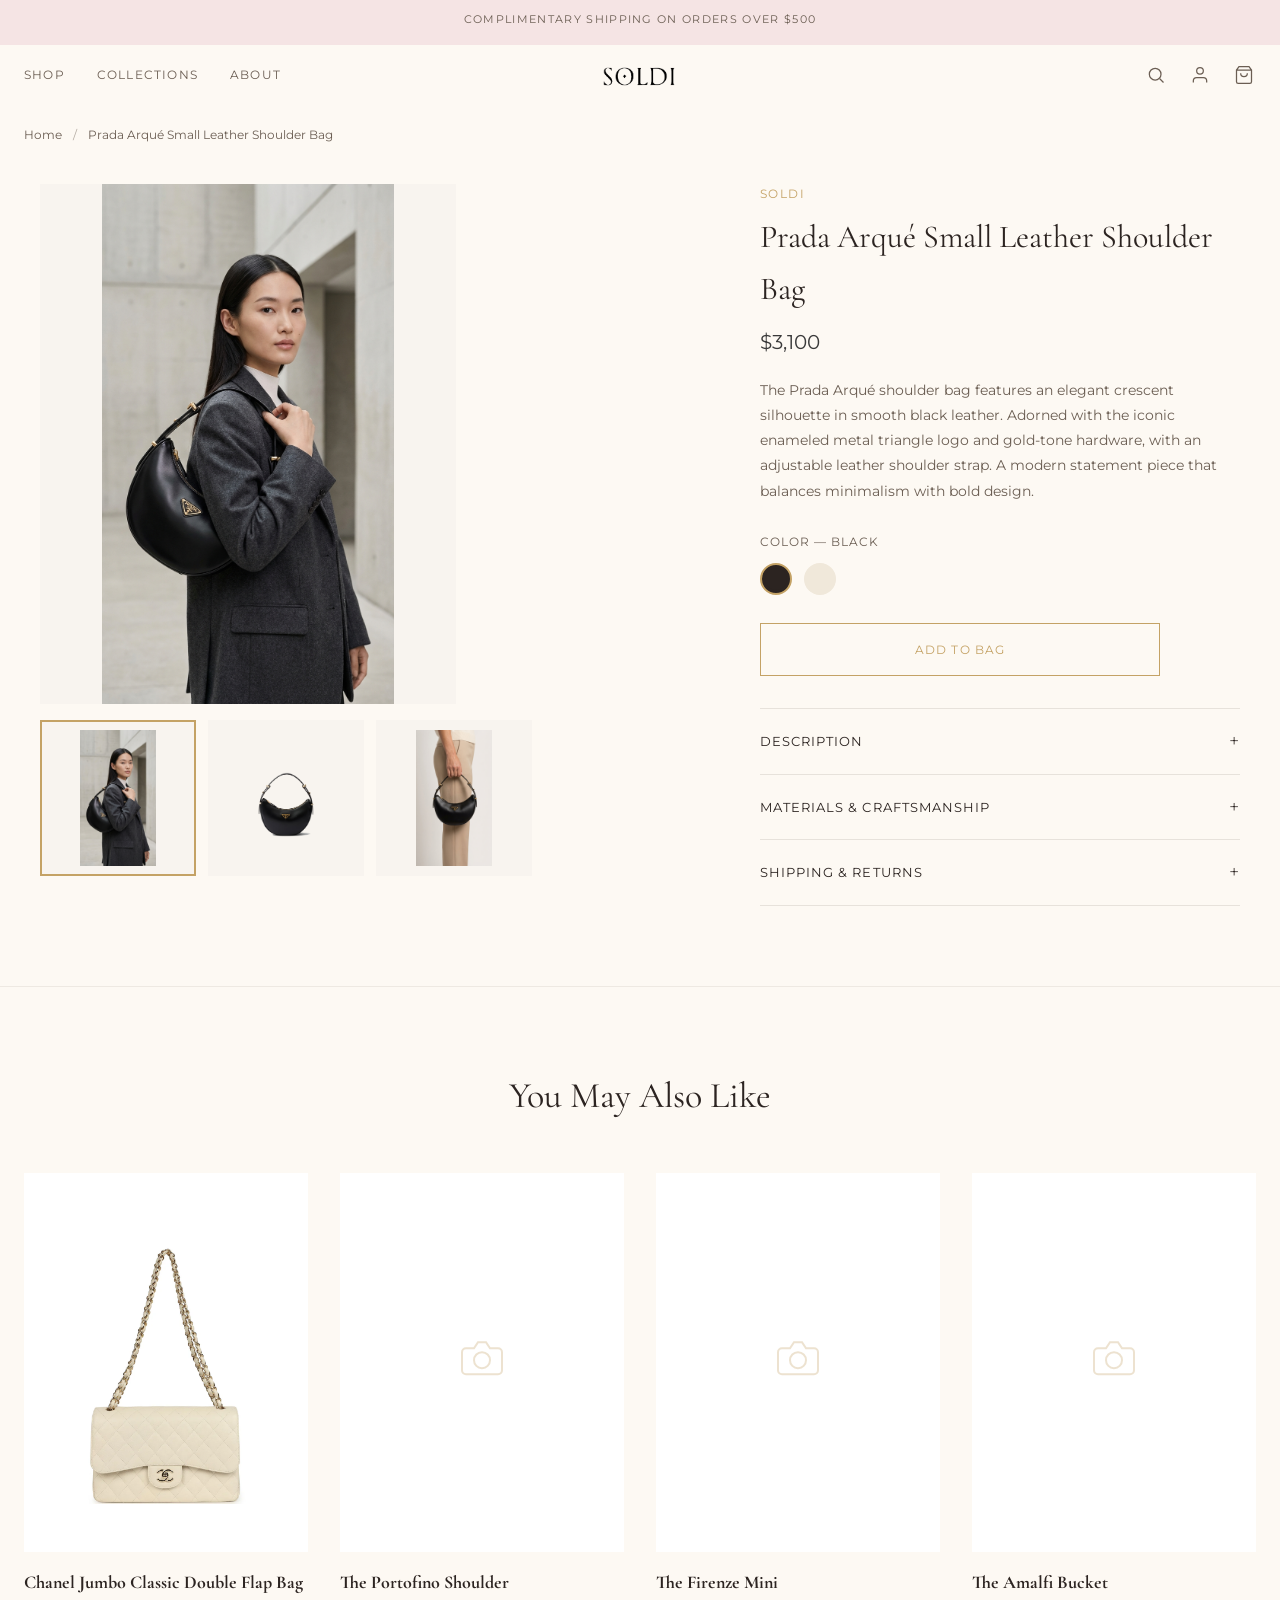
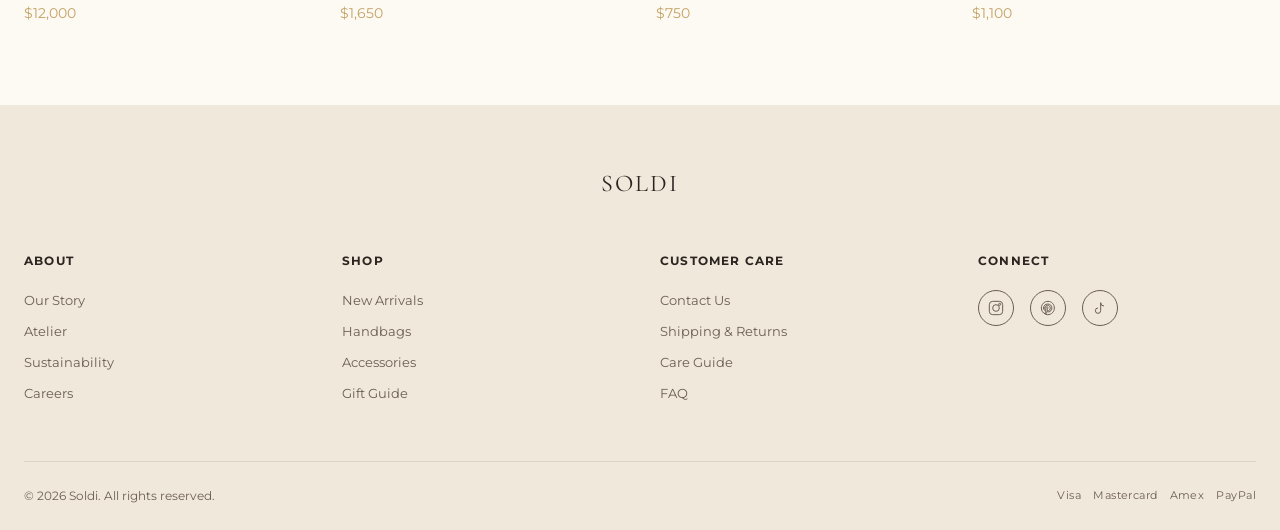
==== commit b7eab4ea: "Disable mobile zoom for native app feel Co-Authored-By: Claude Opus 4.6 <noreply@anthropic.com>" ====
--- a/prada.html
+++ b/prada.html
@@ -2,7 +2,7 @@
 <html lang="en">
 <head>
   <meta charset="UTF-8">
-  <meta name="viewport" content="width=device-width, initial-scale=1.0">
+  <meta name="viewport" content="width=device-width, initial-scale=1.0, maximum-scale=1.0, user-scalable=no">
   <title>Prada Arqué Small Leather Shoulder Bag — Soldi</title>
   <link rel="preconnect" href="https://fonts.googleapis.com">
   <link rel="preconnect" href="https://fonts.gstatic.com" crossorigin>
--- a/css/style.css
+++ b/css/style.css
@@ -31,6 +31,8 @@
 
 html {
   scroll-behavior: smooth;
+  -webkit-text-size-adjust: 100%;
+  touch-action: manipulation;
 }
 
 body {
@@ -663,13 +665,15 @@
   position: relative;
   overflow: hidden;
   max-height: 520px;
+  display: flex;
+  align-items: center;
+  justify-content: center;
 }
 
 .gallery-main img {
-  width: 100%;
-  height: 100%;
-  object-fit: cover;
-  object-position: center 20%;
+  max-width: 100%;
+  max-height: 100%;
+  object-fit: contain;
 }
 
 .gallery-main .placeholder-icon {
